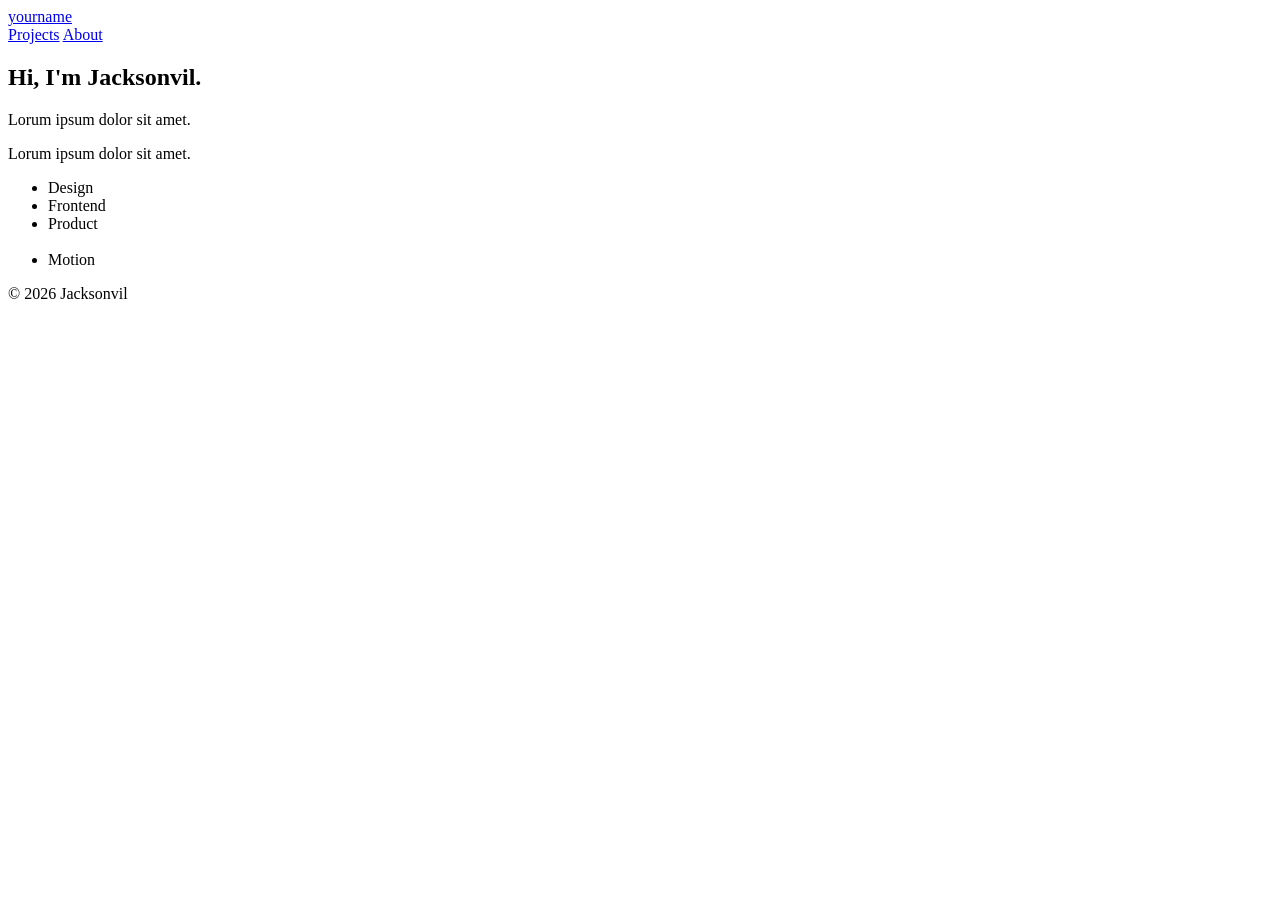
==== about.html @ cc439448 "Add about.html for portfolio section" ====
<!doctype html>
<html lang="en">
<head>
<meta charset="utf-8">
<meta name="viewport" content="width=device-width, initial-scale=1">
<title>Portfolio — About</title>
<link rel="stylesheet" href="style.css">
</head>
<body>

<div class="wrap">

  <header class="site-header">
    <a class="logo" href="index.html">your<span>name</span></a>
    <nav class="site-nav">
      <a href="index.html">Projects</a>
      <a href="about.html" class="active">About</a>
    </nav>
  </header>

  <div class="about-header">
    <div class="about-stripe"></div>
  </div>

  <section class="about-grid">

    <div class="about-body">
      <h2>Hi, I'm Jacksonvil.</h2>
      <p>
        Lorum ipsum dolor sit amet.
      </p>
      <p>
        Lorum ipsum dolor sit amet.
      </p>

      <ul class="tags">
        <li style="background:var(--pink);">Design</li>
        <li style="background:var(--cyan);">Frontend</li>
        <li style="background:var(--yellow);">Product</li>
        <li style="background:var(--violet); color:#fff;">3D</li>
        <li style="background:var(--lime);">Motion</li>
      </ul>
    </div>
  </section>

  <footer class="site-footer">
    <p>&copy; 2026 Jacksonvil</p>
  </footer>

</div>

</body>
</html>
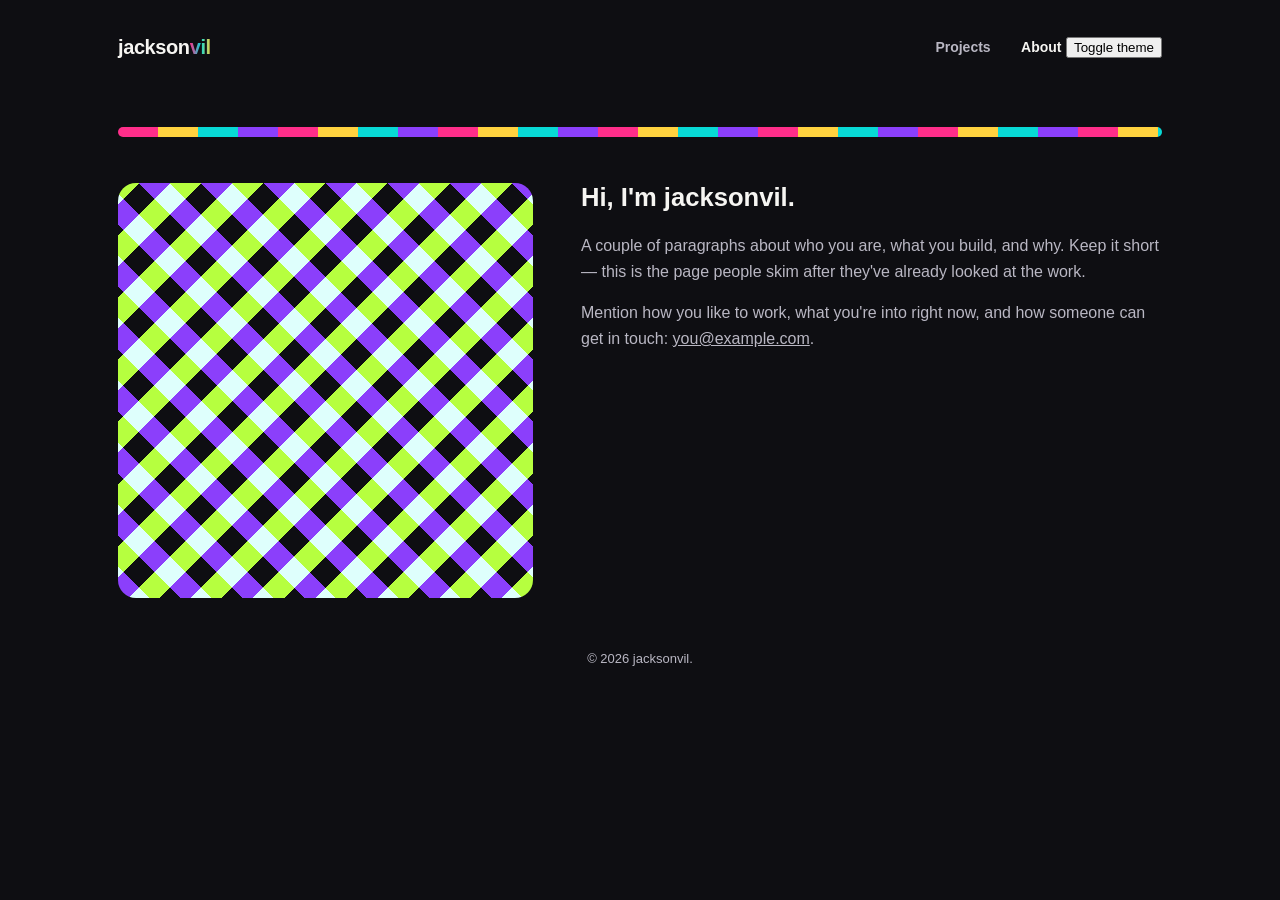
==== commit 8510a445: "Revise about section and add theme toggle Updated the name and content in the about section, added t" ====
--- a/about.html
+++ b/about.html
@@ -5,16 +5,22 @@
 <meta name="viewport" content="width=device-width, initial-scale=1">
 <title>Portfolio — About</title>
 <link rel="stylesheet" href="style.css">
+<script>
+  document.documentElement.setAttribute('data-theme',
+    localStorage.getItem('theme') ||
+    (matchMedia('(prefers-color-scheme: dark)').matches ? 'dark' : 'light'));
+</script>
 </head>
 <body>
 
 <div class="wrap">
 
   <header class="site-header">
-    <a class="logo" href="index.html">your<span>name</span></a>
+    <a class="logo" href="index.html">jackson<span>vil</span></a>
     <nav class="site-nav">
       <a href="index.html">Projects</a>
       <a href="about.html" class="active">About</a>
+      <button class="theme-toggle" onclick="toggleTheme(this)">Toggle theme</button>
     </nav>
   </header>
 
@@ -23,31 +29,36 @@
   </div>
 
   <section class="about-grid">
+    <div class="about-photo" aria-hidden="true"></div>
+    <!-- swap .about-photo for <img src="you.jpg" class="about-photo" style="object-fit:cover"> once you have a real photo -->
 
     <div class="about-body">
-      <h2>Hi, I'm Jacksonvil.</h2>
+      <h2>Hi, I'm jacksonvil.</h2>
       <p>
-        Lorum ipsum dolor sit amet.
+        A couple of paragraphs about who you are, what you build, and why.
+        Keep it short — this is the page people skim after they've already
+        looked at the work.
       </p>
       <p>
-        Lorum ipsum dolor sit amet.
+        Mention how you like to work, what you're into right now, and how
+        someone can get in touch: <a href="mailto:you@example.com">you@example.com</a>.
       </p>
-
-      <ul class="tags">
-        <li style="background:var(--pink);">Design</li>
-        <li style="background:var(--cyan);">Frontend</li>
-        <li style="background:var(--yellow);">Product</li>
-        <li style="background:var(--violet); color:#fff;">3D</li>
-        <li style="background:var(--lime);">Motion</li>
-      </ul>
     </div>
   </section>
 
   <footer class="site-footer">
-    <p>&copy; 2026 Jacksonvil</p>
+    <p>&copy; 2026 jacksonvil.</p>
   </footer>
 
 </div>
 
+<script>
+  function toggleTheme(btn) {
+    const t = document.documentElement.getAttribute('data-theme') === 'dark' ? 'light' : 'dark';
+    document.documentElement.setAttribute('data-theme', t);
+    localStorage.setItem('theme', t);
+  }
+</script>
+
 </body>
 </html>
--- a/style.css
+++ b/style.css
@@ -0,0 +1,257 @@
+/* ====================================================================
+   PORTFOLIO — shared styles
+   Palette lives in :root. Swap these 6 values to re-theme everything.
+   ==================================================================== */
+
+:root {
+  --bg: #0e0e12;
+  --ink: #f6f5f2;
+  --muted: #b9b7c3;
+
+  /* vibrant palette used across default tiles */
+  --pink: #ff2e8a;
+  --cyan: #08d9d6;
+  --yellow: #ffd23f;
+  --orange: #ff6b35;
+  --violet: #8b3ffb;
+  --lime: #b6ff3f;
+
+  --stripe-w: 22px;       /* stripe thickness */
+  --radius: 18px;
+  --font-display: "Helvetica Neue", Arial, sans-serif;
+  --font-body: -apple-system, BlinkMacSystemFont, "Segoe UI", sans-serif;
+}
+
+* { box-sizing: border-box; }
+
+html, body {
+  margin: 0;
+  background: var(--bg);
+  color: var(--ink);
+  font-family: var(--font-body);
+}
+
+a { color: inherit; }
+
+/* ---------- layout shell ---------- */
+
+.wrap {
+  max-width: 1100px;
+  margin: 0 auto;
+  padding: 0 28px 100px;
+}
+
+.site-header {
+  display: flex;
+  align-items: center;
+  justify-content: space-between;
+  padding: 36px 0 28px;
+}
+
+.logo {
+  font-family: var(--font-display);
+  font-weight: 800;
+  font-size: 20px;
+  letter-spacing: -0.02em;
+  text-decoration: none;
+}
+
+.logo span {
+  background: linear-gradient(90deg, var(--pink), var(--cyan), var(--yellow));
+  -webkit-background-clip: text;
+  background-clip: text;
+  color: transparent;
+}
+
+.site-nav a {
+  text-decoration: none;
+  color: var(--muted);
+  font-weight: 600;
+  font-size: 14px;
+  margin-left: 26px;
+  transition: color .15s ease;
+}
+.site-nav a:hover, .site-nav a.active { color: var(--ink); }
+
+.hero {
+  padding: 20px 0 56px;
+}
+.hero h1 {
+  font-family: var(--font-display);
+  font-size: clamp(2.4rem, 6vw, 4.2rem);
+  line-height: 1.02;
+  margin: 0 0 14px;
+  font-weight: 800;
+  letter-spacing: -0.03em;
+}
+.hero p {
+  color: var(--muted);
+  font-size: 1.05rem;
+  max-width: 46ch;
+  margin: 0;
+}
+
+/* ====================================================================
+   PROJECT TILE — the reusable template
+   ====================================================================
+
+   Copy one <article class="tile"> block from index.html and edit:
+     - the two inline vars --c1 / --c2 (stripe colors)
+     - .tile-eyebrow, .tile-title, .tile-desc text
+     - the href on .tile-link
+   Everything else (stripe rendering, hover motion, blending) just works.
+   ==================================================================== */
+
+.grid {
+  display: grid;
+  grid-template-columns: repeat(auto-fit, minmax(260px, 1fr));
+  gap: 22px;
+}
+
+.tile {
+  position: relative;
+  aspect-ratio: 4 / 3;
+  border-radius: var(--radius);
+  overflow: hidden;
+  isolation: isolate;
+  background: #000;
+  display: block;
+  text-decoration: none;
+  color: var(--ink);
+}
+
+/* two independent diagonal stripe fields, blended together */
+.tile::before,
+.tile::after {
+  content: "";
+  position: absolute;
+  inset: -30%;
+  transition: transform .6s cubic-bezier(.2,.8,.2,1);
+}
+.tile::before {
+  background: repeating-linear-gradient(
+    45deg,
+    var(--c1) 0 var(--stripe-w),
+    transparent var(--stripe-w) calc(var(--stripe-w) * 2)
+  );
+  mix-blend-mode: screen;
+}
+.tile::after {
+  background: repeating-linear-gradient(
+    -45deg,
+    var(--c2) 0 var(--stripe-w),
+    transparent var(--stripe-w) calc(var(--stripe-w) * 2)
+  );
+  mix-blend-mode: screen;
+}
+.tile:hover::before { transform: translate(6%, -4%) rotate(3deg) scale(1.05); }
+.tile:hover::after  { transform: translate(-6%, 4%) rotate(-3deg) scale(1.05); }
+
+/* readability scrim + content, sits above the stripes */
+.tile-scrim {
+  position: absolute;
+  inset: 0;
+  background: linear-gradient(180deg, transparent 35%, rgba(0,0,0,.78) 100%);
+  z-index: 1;
+}
+.tile-content {
+  position: absolute;
+  inset: 0;
+  z-index: 2;
+  display: flex;
+  flex-direction: column;
+  justify-content: flex-end;
+  padding: 20px;
+}
+.tile-eyebrow {
+  font-size: 12px;
+  font-weight: 700;
+  letter-spacing: .08em;
+  text-transform: uppercase;
+  color: rgba(255,255,255,.75);
+  margin-bottom: 6px;
+}
+.tile-title {
+  font-family: var(--font-display);
+  font-size: 1.4rem;
+  font-weight: 800;
+  margin: 0 0 6px;
+  letter-spacing: -0.01em;
+}
+.tile-desc {
+  font-size: .92rem;
+  color: rgba(255,255,255,.82);
+  margin: 0;
+  max-width: 34ch;
+}
+.tile-link {
+  margin-top: 14px;
+  font-size: .85rem;
+  font-weight: 700;
+}
+.tile-link::after { content: " →"; }
+
+/* ---------- about page ---------- */
+
+.about-header {
+  padding: 40px 0 12px;
+}
+.about-stripe {
+  height: 10px;
+  border-radius: 999px;
+  margin-bottom: 34px;
+  background: repeating-linear-gradient(
+    90deg,
+    var(--pink) 0 40px,
+    var(--yellow) 40px 80px,
+    var(--cyan) 80px 120px,
+    var(--violet) 120px 160px
+  );
+}
+.about-grid {
+  display: grid;
+  grid-template-columns: 1fr 1.4fr;
+  gap: 48px;
+  align-items: start;
+}
+@media (max-width: 720px) {
+  .about-grid { grid-template-columns: 1fr; }
+}
+.about-photo {
+  aspect-ratio: 1;
+  border-radius: var(--radius);
+  background: repeating-linear-gradient(45deg, var(--violet) 0 22px, transparent 22px 44px),
+              repeating-linear-gradient(-45deg, var(--lime) 0 22px, transparent 22px 44px);
+  background-blend-mode: screen;
+}
+.about-body h2 {
+  font-family: var(--font-display);
+  font-size: 1.6rem;
+  margin-top: 0;
+}
+.about-body p {
+  color: var(--muted);
+  line-height: 1.6;
+}
+.tags {
+  display: flex;
+  flex-wrap: wrap;
+  gap: 8px;
+  margin-top: 20px;
+  padding: 0;
+  list-style: none;
+}
+.tags li {
+  font-size: 13px;
+  font-weight: 700;
+  padding: 6px 12px;
+  border-radius: 999px;
+  color: #0e0e12;
+}
+
+.site-footer {
+  color: var(--muted);
+  font-size: 13px;
+  text-align: center;
+  padding-top: 40px;
+}
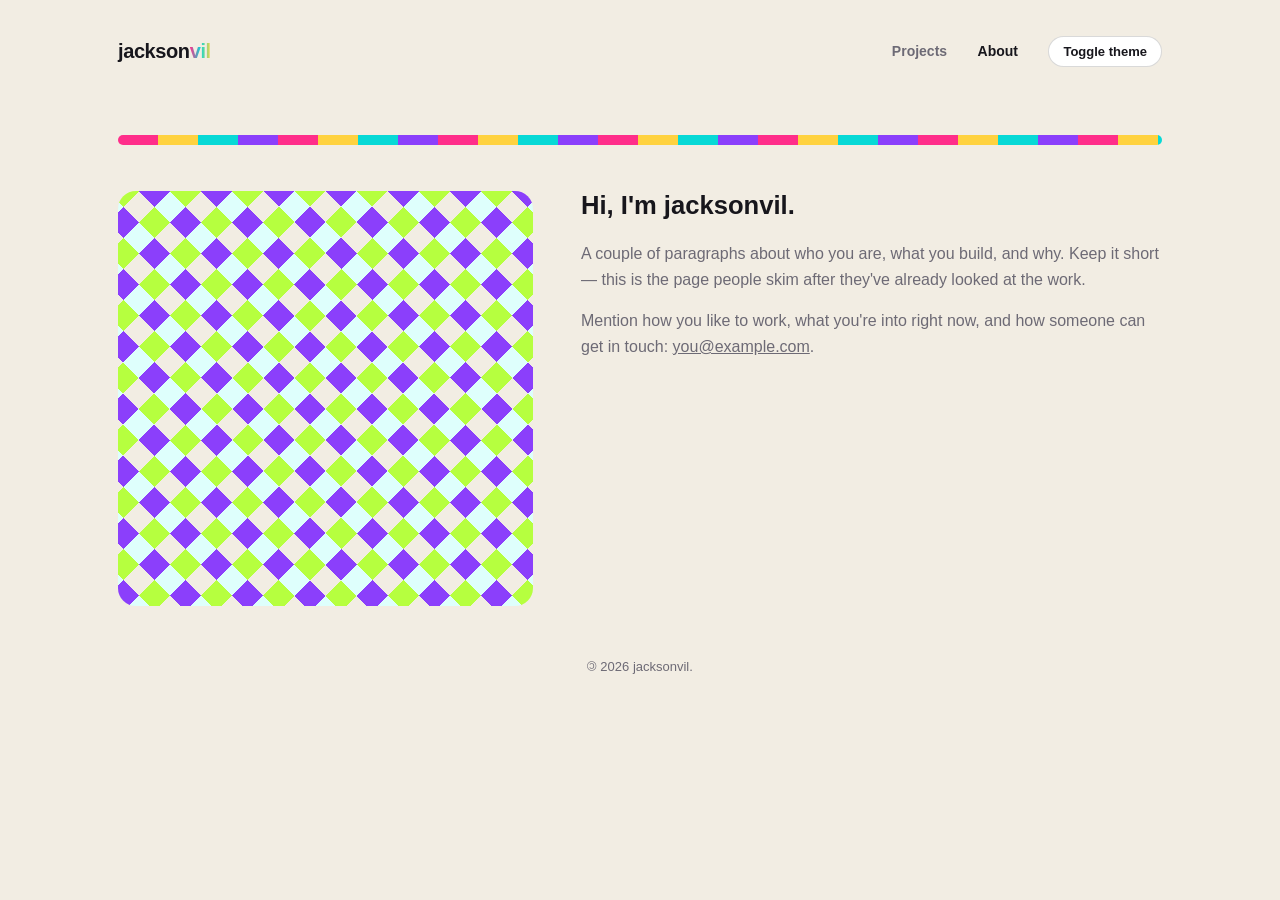
==== commit da7644d5: "Update copyright notice in footer" ====
--- a/about.html
+++ b/about.html
@@ -47,7 +47,7 @@
   </section>
 
   <footer class="site-footer">
-    <p>&copy; 2026 jacksonvil.</p>
+    <p><span class="copyleft">&copy;</span> 2026 jacksonvil.</p>
   </footer>
 
 </div>
--- a/style.css
+++ b/style.css
@@ -4,9 +4,10 @@
    ==================================================================== */
 
 :root {
-  --bg: #0e0e12;
-  --ink: #f6f5f2;
-  --muted: #b9b7c3;
+  --bg: #f2ede3;       /* light mode: beige */
+  --ink: #17161c;
+  --muted: #6d6a75;
+  --card: #ffffff;
 
   /* vibrant palette used across default tiles */
   --pink: #ff2e8a;
@@ -20,6 +21,31 @@
   --radius: 18px;
   --font-display: "Helvetica Neue", Arial, sans-serif;
   --font-body: -apple-system, BlinkMacSystemFont, "Segoe UI", sans-serif;
+}
+
+/* dark mode: black + dark gray */
+[data-theme="dark"] {
+  --bg: #0e0e12;
+  --ink: #f6f5f2;
+  --muted: #b9b7c3;
+  --card: #1c1b21;
+}
+
+body { transition: background-color .2s ease, color .2s ease; }
+
+/* ---------- theme toggle ---------- */
+.theme-toggle {
+  appearance: none;
+  border: none;
+  cursor: pointer;
+  background: var(--card);
+  color: var(--ink);
+  border: 1px solid rgba(128,128,128,.3);
+  border-radius: 999px;
+  padding: 7px 14px;
+  font-size: 13px;
+  font-weight: 700;
+  margin-left: 26px;
 }
 
 * { box-sizing: border-box; }
@@ -117,7 +143,8 @@
   background: #000;
   display: block;
   text-decoration: none;
-  color: var(--ink);
+  color: #f6f5f2; /* tile is always dark, so its text stays light in both themes */
+  transform: translateZ(0); /* own compositing layer, keeps corner clip stable on hover */
 }
 
 /* two independent diagonal stripe fields, blended together */
@@ -126,6 +153,7 @@
   content: "";
   position: absolute;
   inset: -30%;
+  border-radius: inherit;
   transition: transform .6s cubic-bezier(.2,.8,.2,1);
 }
 .tile::before {
@@ -233,21 +261,7 @@
   color: var(--muted);
   line-height: 1.6;
 }
-.tags {
-  display: flex;
-  flex-wrap: wrap;
-  gap: 8px;
-  margin-top: 20px;
-  padding: 0;
-  list-style: none;
-}
-.tags li {
-  font-size: 13px;
-  font-weight: 700;
-  padding: 6px 12px;
-  border-radius: 999px;
-  color: #0e0e12;
-}
+.copyleft { display: inline-block; transform: scaleX(-1); }
 
 .site-footer {
   color: var(--muted);
@@ -255,3 +269,8 @@
   text-align: center;
   padding-top: 40px;
 }
+  color: var(--muted);
+  font-size: 13px;
+  text-align: center;
+  padding-top: 40px;
+}
